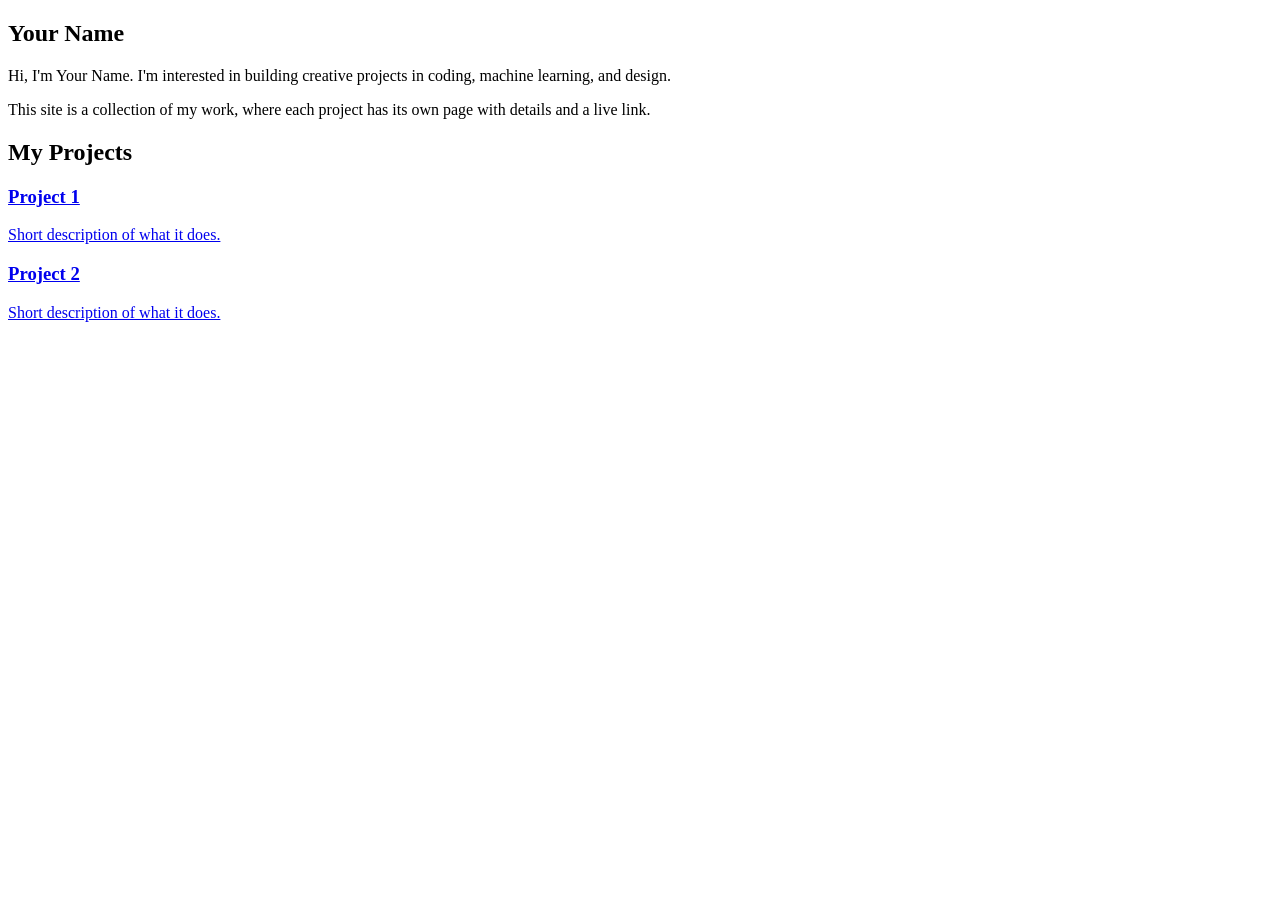
==== index.html @ dbef8e40 "Revise introduction and project sections in index.html Updated the introduction section and restruct" ====
<!doctype html>
<html lang="en">
<head>
  <meta charset="UTF-8">
  <meta name="viewport" content="width=device-width, initial-scale=1.0">
  <title>Your Name | Projects</title>
  <link rel="stylesheet" href="style.css">
</head>
<body>
  <main>
    <section class="intro">
      <h1>Your Name</h1>
      <p>
        Hi, I'm Your Name. I'm interested in building creative projects in coding,
        machine learning, and design.
      </p>
      <p>
        This site is a collection of my work, where each project has its own page
        with details and a live link.
      </p>
    </section>

    <section class="projects">
      <h2>My Projects</h2>

      <div class="grid">
        <a class="card" href="/projects/project-1/">
          <h3>Project 1</h3>
          <p>Short description of what it does.</p>
        </a>

        <a class="card" href="/projects/project-2/">
          <h3>Project 2</h3>
          <p>Short description of what it does.</p>
        </a>
      </div>
    </section>
  </main>
</body>
</html>
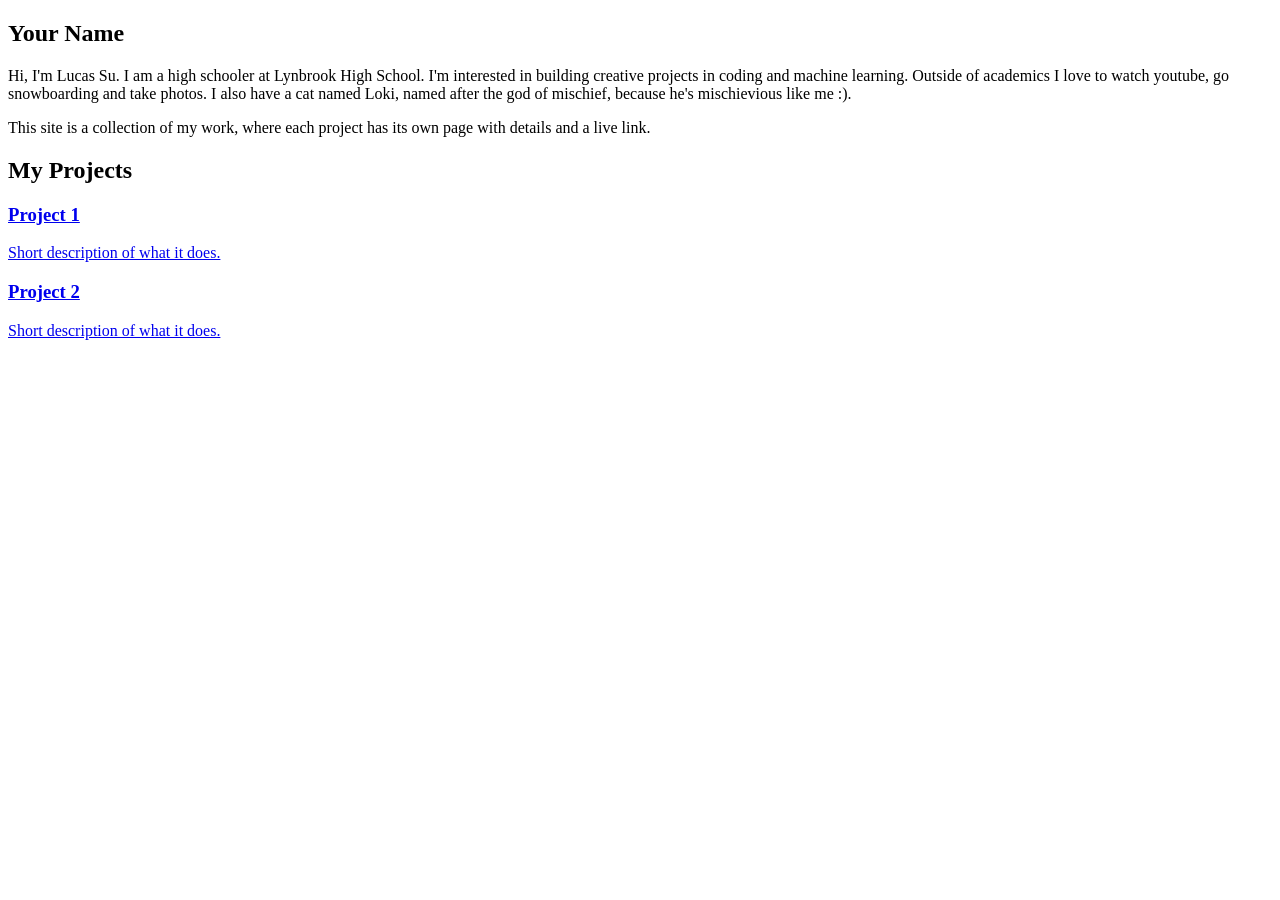
==== commit 73bed15b: "Update index.html" ====
--- a/index.html
+++ b/index.html
@@ -3,7 +3,7 @@
 <head>
   <meta charset="UTF-8">
   <meta name="viewport" content="width=device-width, initial-scale=1.0">
-  <title>Your Name | Projects</title>
+  <title>Lucas Su | Projects</title>
   <link rel="stylesheet" href="style.css">
 </head>
 <body>
@@ -11,8 +11,10 @@
     <section class="intro">
       <h1>Your Name</h1>
       <p>
-        Hi, I'm Your Name. I'm interested in building creative projects in coding,
-        machine learning, and design.
+        Hi, I'm Lucas Su. I am a high schooler at Lynbrook High School. 
+        I'm interested in building creative projects in coding and 
+        machine learning. Outside of academics I love to watch youtube, go snowboarding and take photos. 
+        I also have a cat named Loki, named after the god of mischief, because he's mischievious like me :).
       </p>
       <p>
         This site is a collection of my work, where each project has its own page
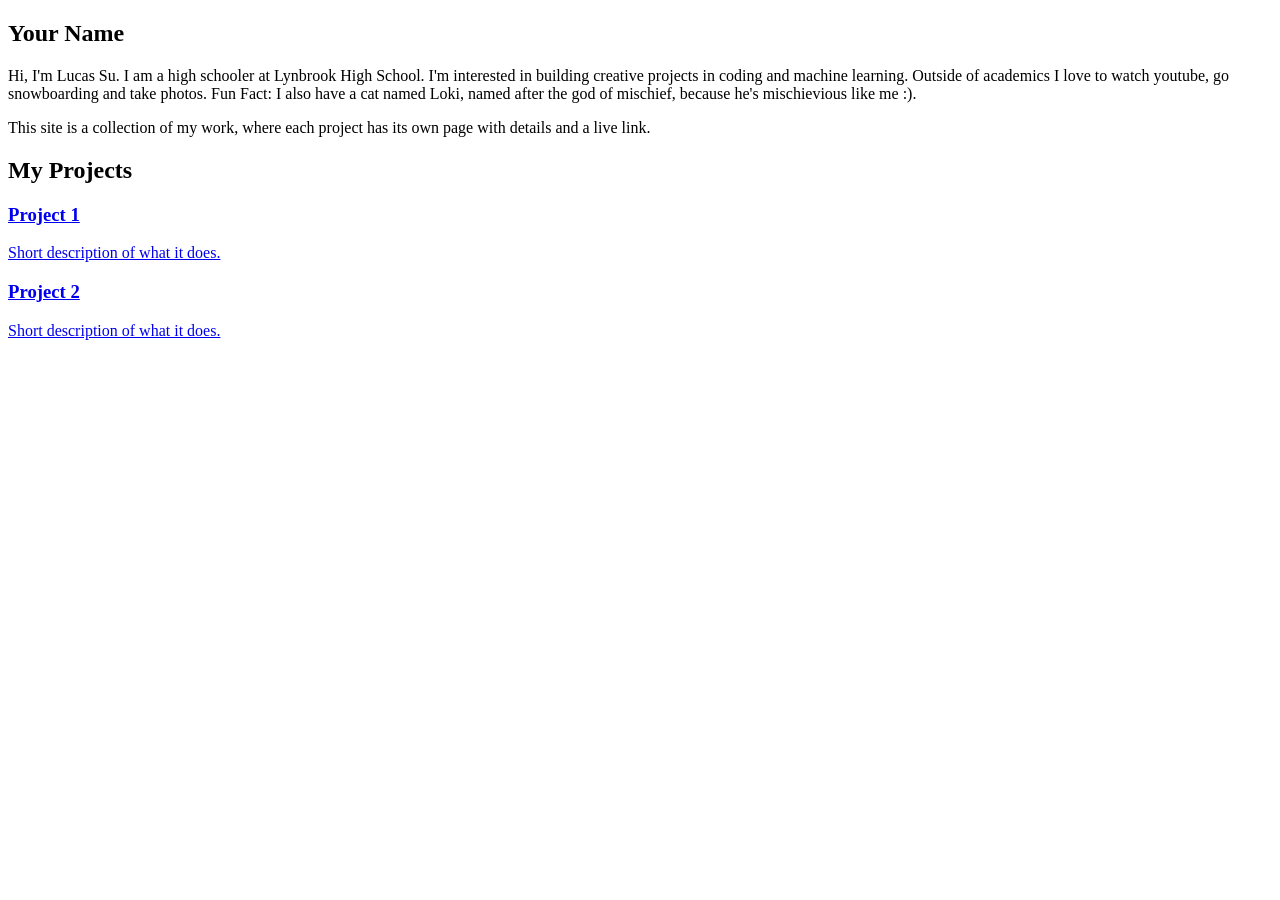
==== commit d4b46bc8: "Update index.html" ====
--- a/index.html
+++ b/index.html
@@ -14,7 +14,7 @@
         Hi, I'm Lucas Su. I am a high schooler at Lynbrook High School. 
         I'm interested in building creative projects in coding and 
         machine learning. Outside of academics I love to watch youtube, go snowboarding and take photos. 
-        I also have a cat named Loki, named after the god of mischief, because he's mischievious like me :).
+        Fun Fact: I also have a cat named Loki, named after the god of mischief, because he's mischievious like me :).
       </p>
       <p>
         This site is a collection of my work, where each project has its own page
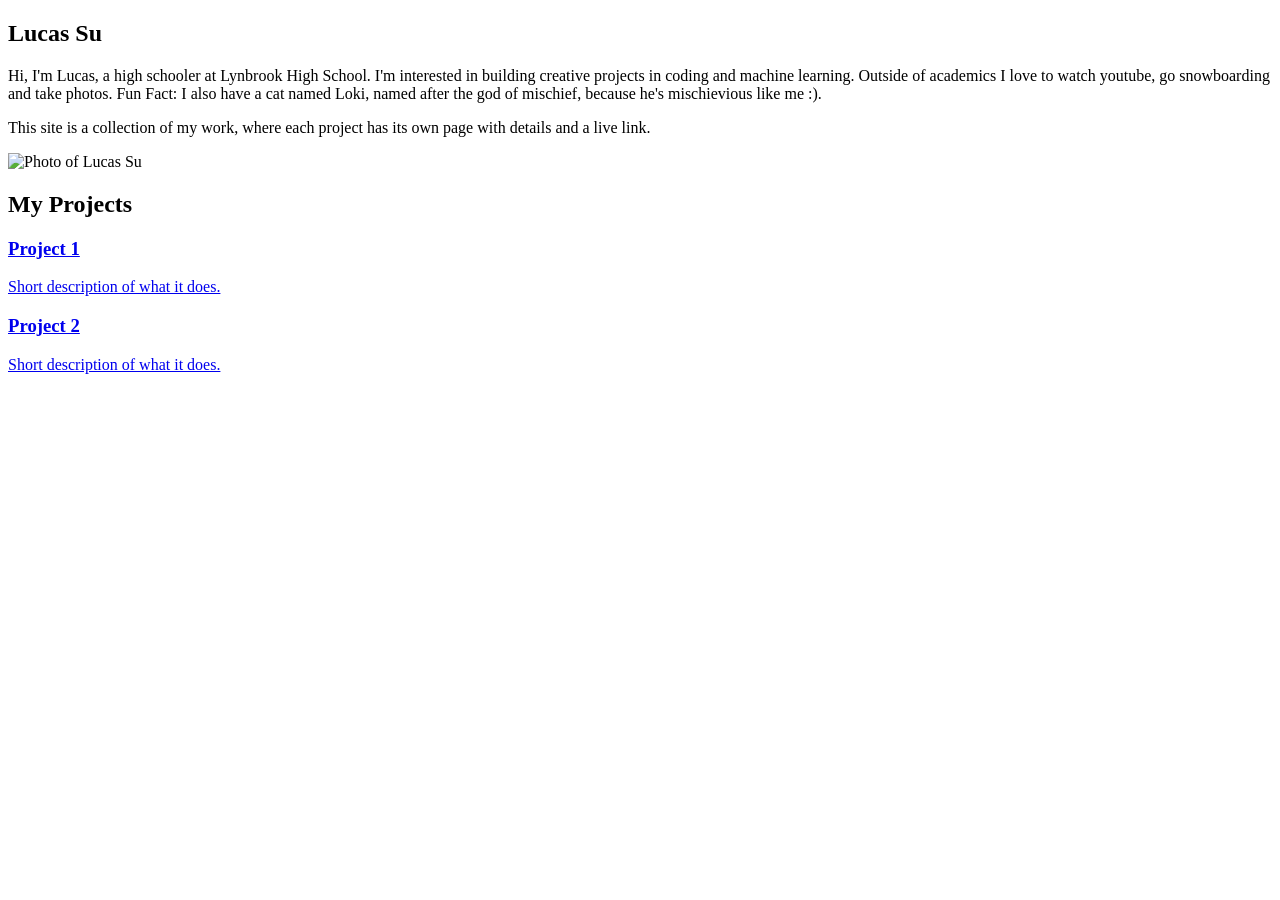
==== commit 4258d07d: "Refactor intro section with new HTML structure" ====
--- a/index.html
+++ b/index.html
@@ -9,17 +9,23 @@
 <body>
   <main>
     <section class="intro">
-      <h1>Your Name</h1>
-      <p>
-        Hi, I'm Lucas Su. I am a high schooler at Lynbrook High School. 
-        I'm interested in building creative projects in coding and 
-        machine learning. Outside of academics I love to watch youtube, go snowboarding and take photos. 
-        Fun Fact: I also have a cat named Loki, named after the god of mischief, because he's mischievious like me :).
-      </p>
-      <p>
-        This site is a collection of my work, where each project has its own page
-        with details and a live link.
-      </p>
+      <div class="intro-text">
+        <h1>Lucas Su</h1>
+        <p>
+          Hi, I'm Lucas, a high schooler at Lynbrook High School. 
+          I'm interested in building creative projects in coding and 
+          machine learning. Outside of academics I love to watch youtube, go snowboarding and take photos. 
+          Fun Fact: I also have a cat named Loki, named after the god of mischief, because he's mischievious like me :).
+        </p>
+        <p>
+          This site is a collection of my work, where each project has its own page
+          with details and a live link.
+        </p>
+      </div>
+
+      <div class="intro-image">
+        <img src="images/lucas.jpg" alt="Photo of Lucas Su">
+      </div>
     </section>
 
     <section class="projects">
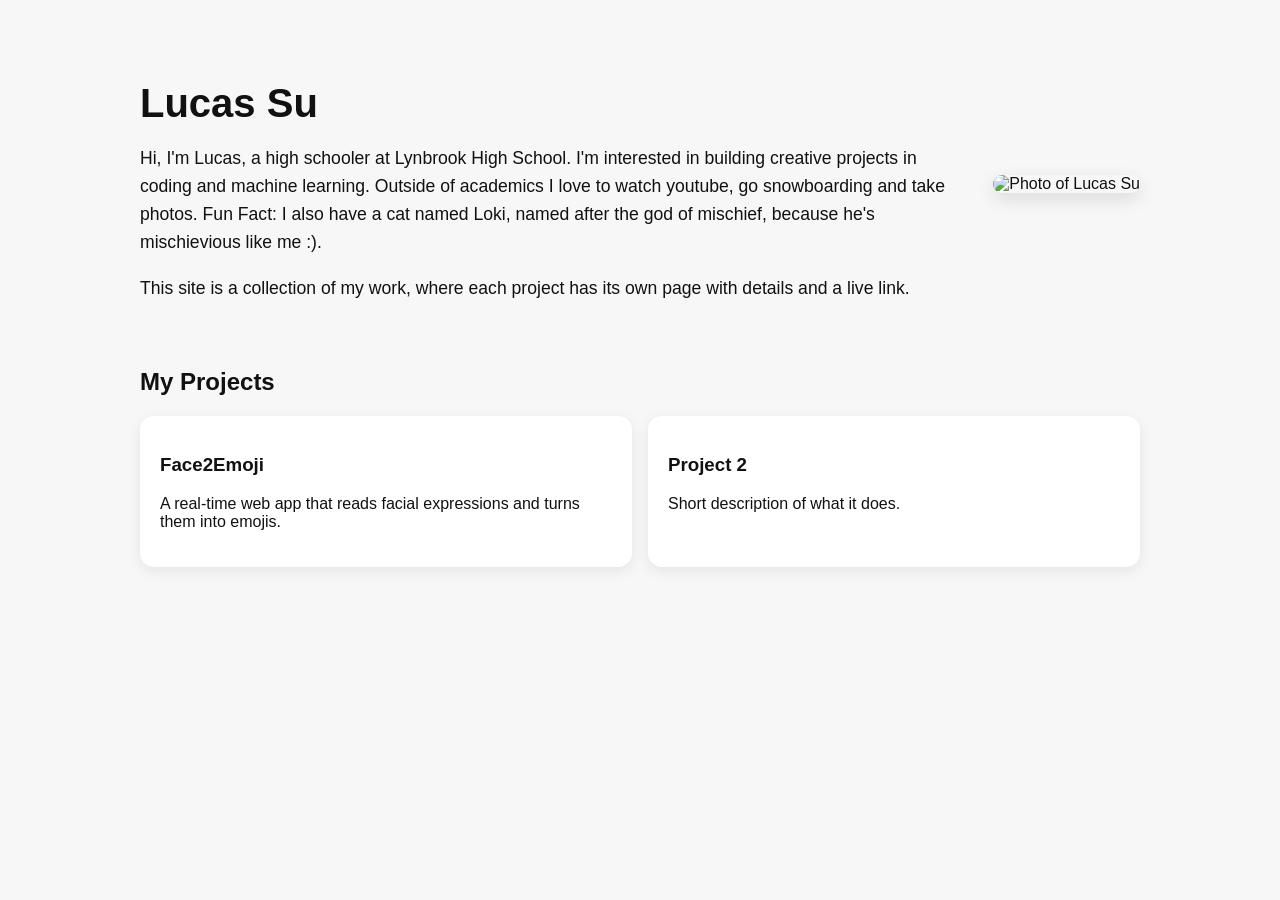
==== commit e1818aaa: "a" ====
--- a/index.html
+++ b/index.html
@@ -33,8 +33,8 @@
 
       <div class="grid">
         <a class="card" href="/projects/project-1/">
-          <h3>Project 1</h3>
-          <p>Short description of what it does.</p>
+          <h3>Face2Emoji</h3>
+          <p>A real-time web app that reads facial expressions and turns them into emojis.</p>
         </a>
 
         <a class="card" href="/projects/project-2/">
--- a/style.css
+++ b/style.css
@@ -0,0 +1,82 @@
+body {
+  font-family: Arial, sans-serif;
+  margin: 0;
+  background: #f7f7f7;
+  color: #111;
+}
+
+main {
+  max-width: 1000px;
+  margin: 0 auto;
+  padding: 48px 20px;
+}
+
+.intro {
+  display: flex;
+  align-items: center;
+  justify-content: space-between;
+  gap: 32px;
+  margin-bottom: 48px;
+}
+
+.intro-text {
+  flex: 1;
+}
+
+.intro h1 {
+  margin-bottom: 12px;
+  font-size: 2.5rem;
+}
+
+.intro p {
+  font-size: 1.1rem;
+  line-height: 1.6;
+}
+
+.intro-image {
+  flex-shrink: 0;
+}
+
+.intro-image img {
+  width: 260px;
+  height: auto;
+  border-radius: 16px;
+  object-fit: cover;
+  box-shadow: 0 6px 18px rgba(0, 0, 0, 0.12);
+}
+
+.projects h2 {
+  margin-bottom: 20px;
+}
+
+.grid {
+  display: grid;
+  grid-template-columns: repeat(auto-fit, minmax(240px, 1fr));
+  gap: 16px;
+}
+
+.card {
+  display: block;
+  padding: 20px;
+  background: white;
+  border-radius: 14px;
+  text-decoration: none;
+  color: inherit;
+  box-shadow: 0 4px 14px rgba(0, 0, 0, 0.08);
+  transition: transform 0.2s ease;
+}
+
+.card:hover {
+  transform: translateY(-2px);
+}
+
+@media (max-width: 768px) {
+  .intro {
+    flex-direction: column;
+    align-items: flex-start;
+  }
+
+  .intro-image img {
+    width: 200px;
+  }
+}
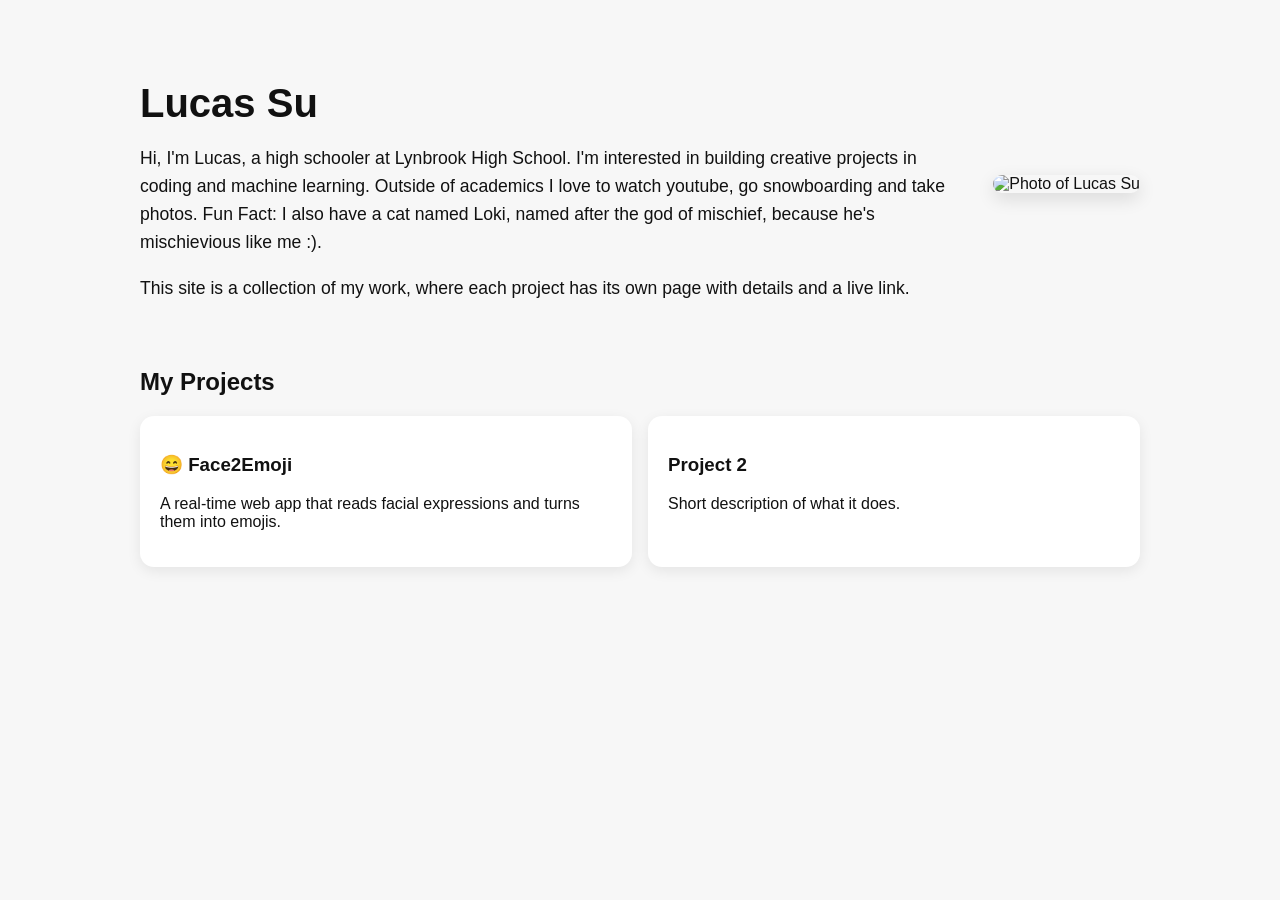
==== commit 5c162b1e: "change emoji add" ====
--- a/index.html
+++ b/index.html
@@ -33,7 +33,7 @@
 
       <div class="grid">
         <a class="card" href="/projects/project-1/">
-          <h3>Face2Emoji</h3>
+          <h3>😄 Face2Emoji</h3>
           <p>A real-time web app that reads facial expressions and turns them into emojis.</p>
         </a>
 
--- a/style.css
+++ b/style.css
@@ -70,6 +70,41 @@
   transform: translateY(-2px);
 }
 
+.project-button {
+  display: inline-block;
+  padding: 12px 22px;
+  background: #111;
+  color: white;
+  text-decoration: none;
+  border-radius: 10px;
+  font-weight: 600;
+  margin: 12px 0 24px;
+  transition: background 0.2s ease, transform 0.2s ease;
+}
+
+.project-button:hover {
+  background: #333;
+  transform: translateY(-1px);
+}
+
+.project-hero {
+  display: flex;
+  align-items: center;
+  justify-content: space-between;
+  gap: 24px;
+  margin-bottom: 24px;
+}
+
+.project-hero-text {
+  flex: 1;
+}
+
+.project-hero-emoji {
+  font-size: 7rem;
+  line-height: 1;
+  flex-shrink: 0;
+}
+
 @media (max-width: 768px) {
   .intro {
     flex-direction: column;
@@ -79,4 +114,13 @@
   .intro-image img {
     width: 200px;
   }
+
+  .project-hero {
+    flex-direction: column;
+    align-items: flex-start;
+  }
+
+  .project-hero-emoji {
+    font-size: 5rem;
+  }
 }
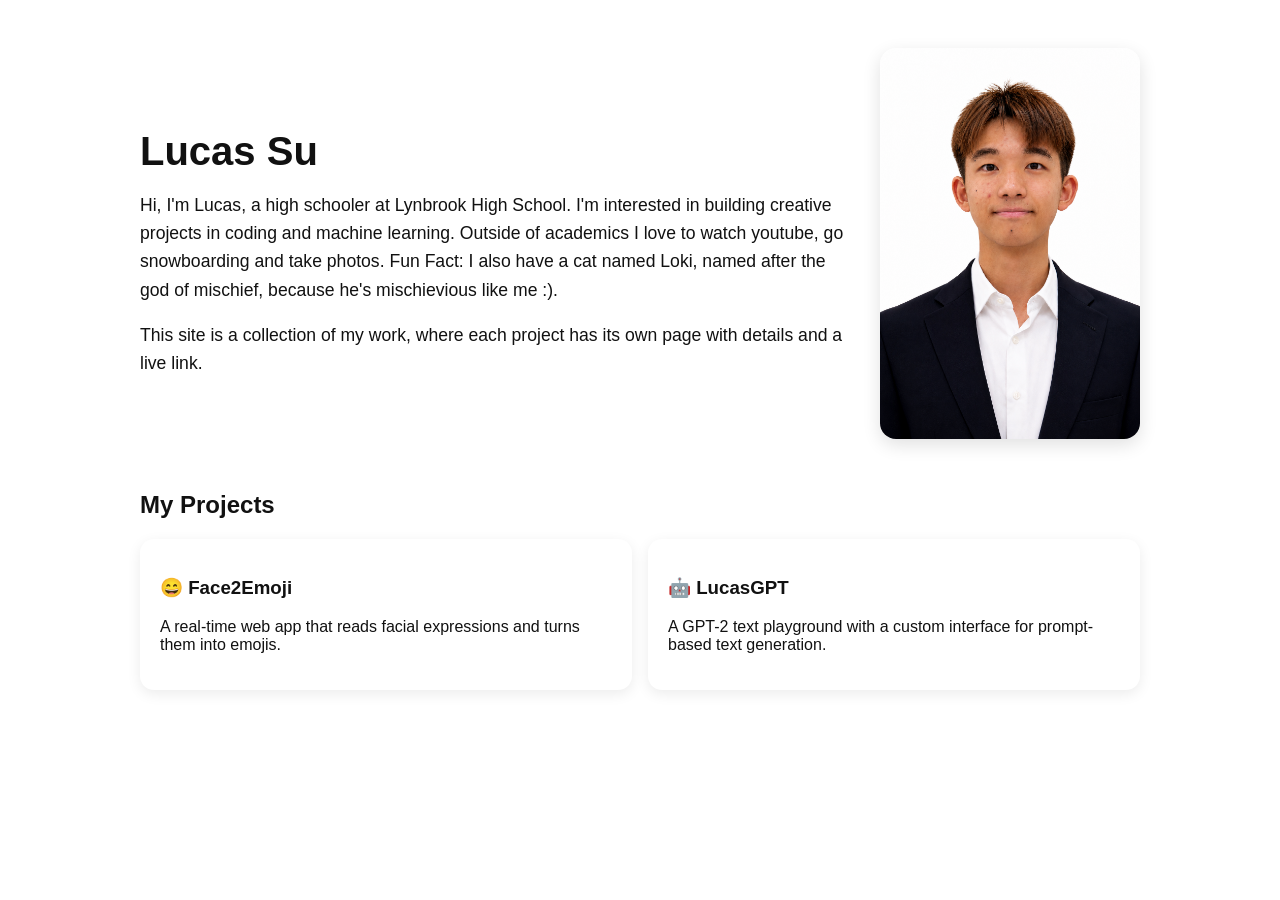
==== commit 84294743: "a" ====
--- a/index.html
+++ b/index.html
@@ -38,8 +38,8 @@
         </a>
 
         <a class="card" href="/projects/project-2/">
-          <h3>Project 2</h3>
-          <p>Short description of what it does.</p>
+          <h3>🤖 LucasGPT</h3>
+          <p>A GPT-2 text playground with a custom interface for prompt-based text generation.</p>
         </a>
       </div>
     </section>
--- a/style.css
+++ b/style.css
@@ -1,7 +1,7 @@
 body {
   font-family: Arial, sans-serif;
   margin: 0;
-  background: #f7f7f7;
+  background: #fff;
   color: #111;
 }
 
@@ -87,6 +87,12 @@
   transform: translateY(-1px);
 }
 
+.project-actions {
+  display: flex;
+  flex-wrap: wrap;
+  gap: 12px;
+}
+
 .project-hero {
   display: flex;
   align-items: center;
@@ -105,6 +111,99 @@
   flex-shrink: 0;
 }
 
+.project-page {
+  background: #fff;
+}
+
+.project-main {
+  max-width: 860px;
+}
+
+.back-link {
+  display: inline-block;
+  margin-bottom: 18px;
+  color: #555;
+  text-decoration: none;
+  font-weight: 600;
+}
+
+.back-link:hover {
+  color: #111;
+}
+
+.project-tagline {
+  font-size: 1.2rem;
+  line-height: 1.7;
+  max-width: 620px;
+  color: #444;
+}
+
+.project-section {
+  background: rgba(255, 255, 255, 0.8);
+  border: 1px solid rgba(0, 0, 0, 0.06);
+  border-radius: 18px;
+  padding: 24px 26px;
+  margin-bottom: 22px;
+  box-shadow: 0 10px 24px rgba(0, 0, 0, 0.05);
+}
+
+.project-section h2 {
+  font-size: 1.6rem;
+  margin: 0 0 12px;
+}
+
+.project-section p {
+  font-size: 1.1rem;
+  line-height: 1.85;
+  color: #222;
+}
+
+.live-shell {
+  padding: 28px;
+  border-radius: 30px;
+  background: rgba(255, 255, 255, 0.78);
+  border: 1px solid rgba(112, 145, 89, 0.18);
+  box-shadow: 0 20px 50px rgba(144, 167, 110, 0.16);
+}
+
+.live-topbar {
+  display: flex;
+  justify-content: space-between;
+  align-items: flex-start;
+  gap: 16px;
+  margin-bottom: 14px;
+}
+
+.live-note {
+  font-size: 1.05rem;
+  line-height: 1.8;
+  color: #4f5a47;
+  margin-bottom: 22px;
+}
+
+.live-studio {
+  display: grid;
+  grid-template-columns: minmax(0, 0.95fr) minmax(0, 1.05fr);
+  gap: 18px;
+}
+
+.live-panel {
+  padding: 18px;
+  background: rgba(255, 252, 255, 0.92);
+  border: 1px solid rgba(112, 145, 89, 0.18);
+  border-radius: 24px;
+}
+
+.live-output {
+  margin: 0;
+  min-height: 380px;
+  white-space: pre-wrap;
+  line-height: 1.6;
+  font-size: 0.96rem;
+  font-family: "IBM Plex Mono", monospace;
+  color: #31412b;
+}
+
 @media (max-width: 768px) {
   .intro {
     flex-direction: column;
@@ -123,4 +222,31 @@
   .project-hero-emoji {
     font-size: 5rem;
   }
-}
+
+  .project-section {
+    padding: 20px;
+  }
+
+  .project-section p,
+  .project-tagline {
+    font-size: 1rem;
+  }
+
+  .live-shell {
+    padding: 20px;
+  }
+
+  .live-topbar,
+  .live-studio,
+  .controls {
+    grid-template-columns: 1fr;
+  }
+
+  .live-topbar {
+    flex-direction: column;
+  }
+
+  .live-output {
+    min-height: 260px;
+  }
+}
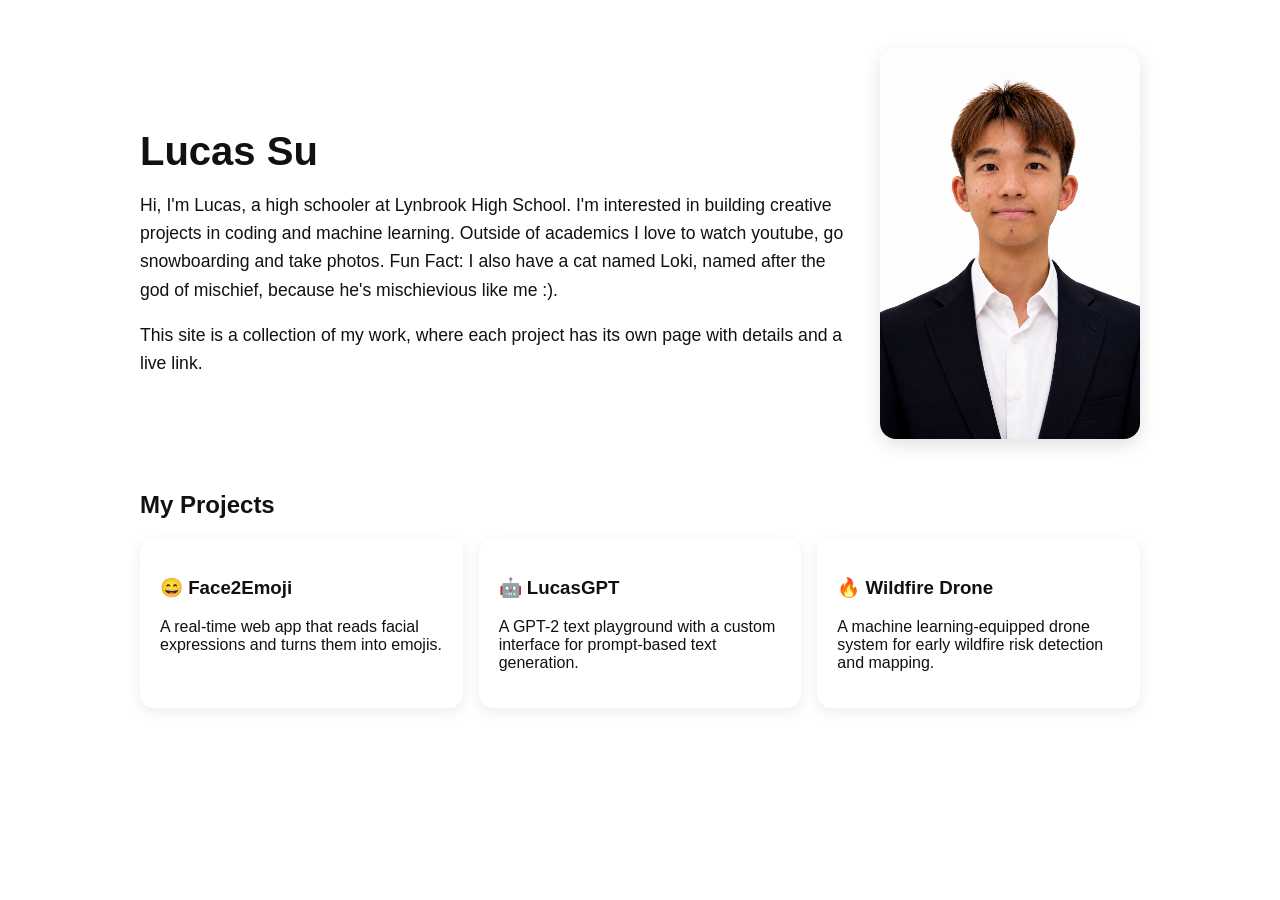
==== commit e7648aea: "dribe" ====
--- a/index.html
+++ b/index.html
@@ -41,6 +41,11 @@
           <h3>🤖 LucasGPT</h3>
           <p>A GPT-2 text playground with a custom interface for prompt-based text generation.</p>
         </a>
+
+        <a class="card" href="/projects/project-3/">
+          <h3>🔥 Wildfire Drone</h3>
+          <p>A machine learning-equipped drone system for early wildfire risk detection and mapping.</p>
+        </a>
       </div>
     </section>
   </main>
